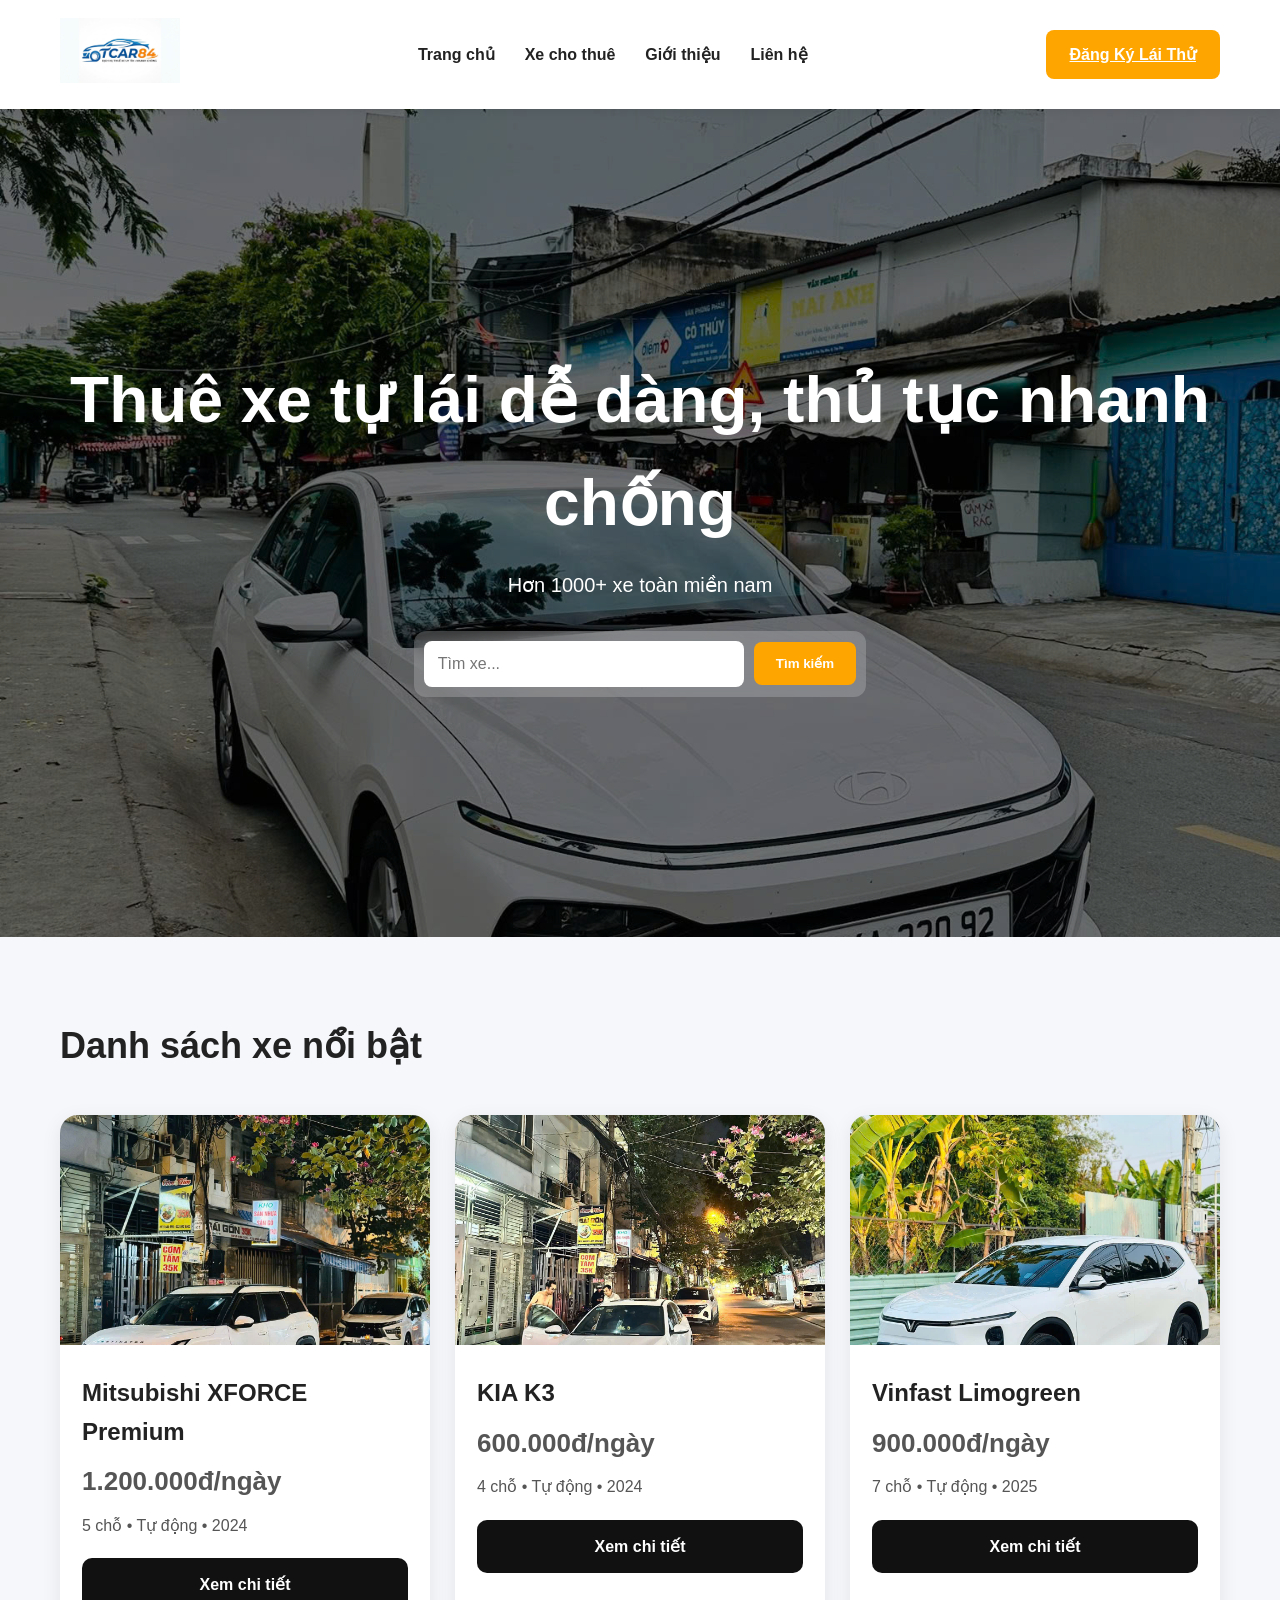
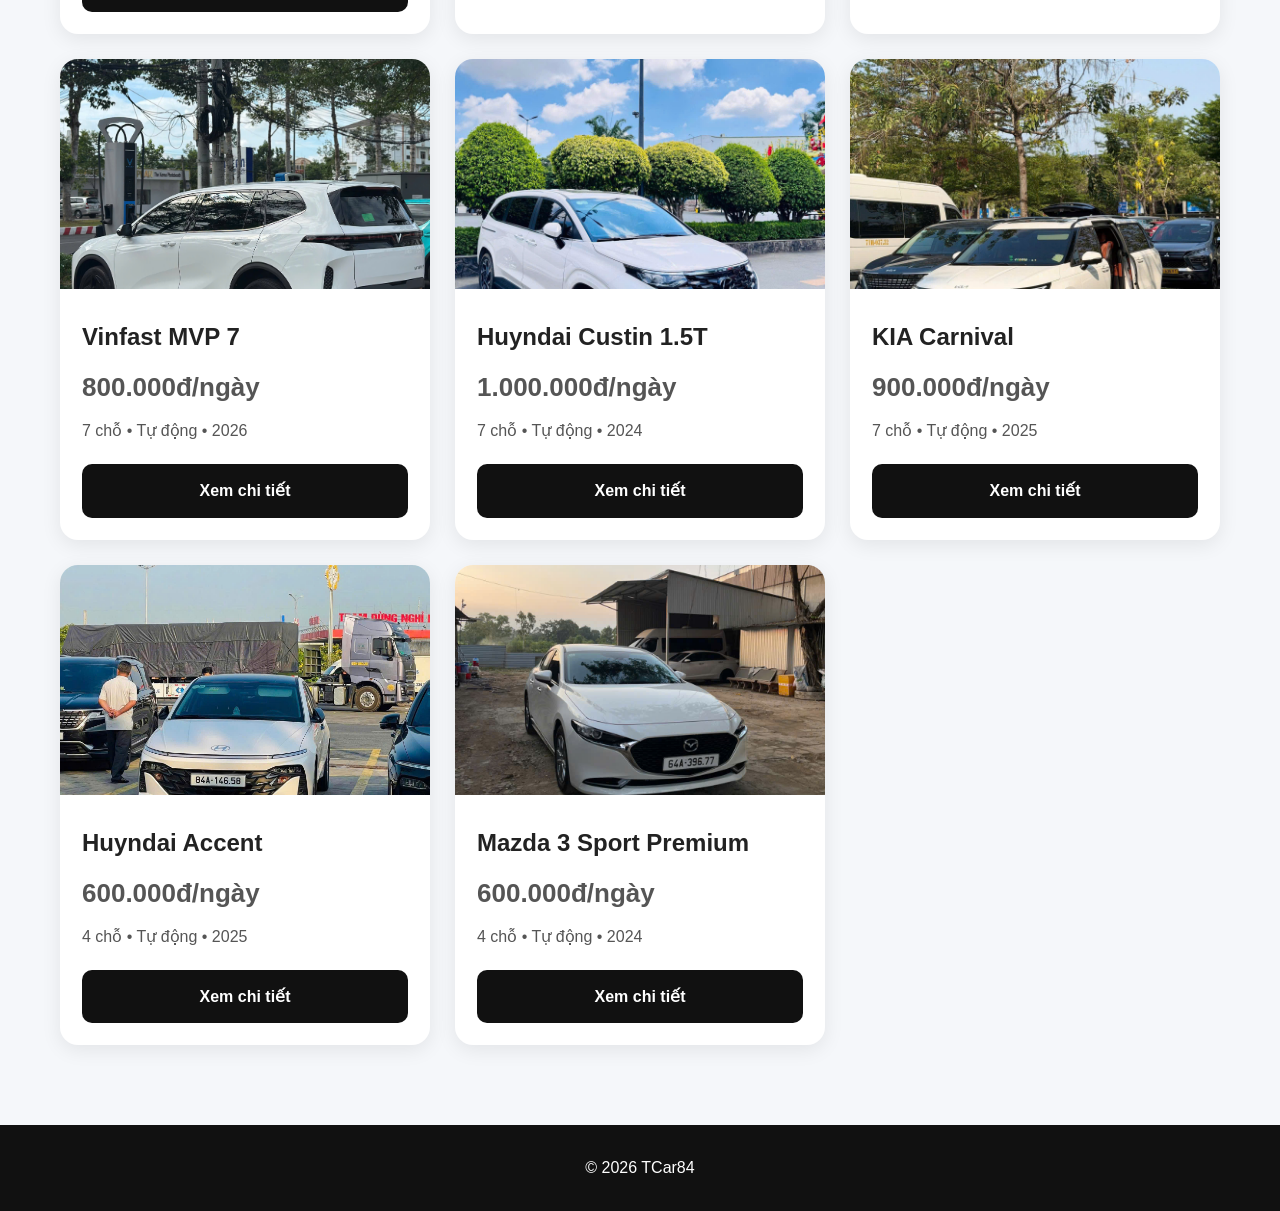
==== index.html @ 4a6b283e "update lan dau" ====
<!DOCTYPE html>
<html lang="vi">
<head>
    <meta charset="UTF-8">
    <meta name="viewport" content="width=device-width, initial-scale=1.0">
    <title>Thuê Xe Tự Lái</title>
    <script src="js/script.js"></script>
    <link rel="stylesheet" href="css/style.css">
</head>
<body>

    <!-- HEADER -->
    <header class="header">
        <div class="logo">
            <img src="assets/logo.jpg" alt="">
        </div>

        <nav class="menu">
            <a href="index.html">Trang chủ</a>
            <a href="html/san-pham.html">Xe cho thuê</a>
            <a href="html/gioi-thieu.html">Giới thiệu</a>
            <a href="html/lien-he.html">Liên hệ</a>
        </nav>

       <a href="https://docs.google.com/forms/d/e/1FAIpQLSczAtb6QQgDkDTfYHIkuWsjWZxJyh-6joXfaqeidMQ8gPKyhw/viewform?usp=publish-editor" class="btn">
    Đăng Ký Lái Thử
</a>
    </header>

    <!-- BANNER -->
    <section class="banner">
        <div class="overlay">
            <h1>Thuê xe tự lái dễ dàng, thủ tục nhanh chống</h1>
            <p>Hơn 1000+ xe toàn miền nam</p>

            <div class="search-box">
                <input id="search" type="text" placeholder="Tìm xe...">
                <button>Tìm kiếm</button>
            </div>
        </div>
    </section>

    <!-- XE NỔI BẬT -->
    <section class="cars">
        <h2>Danh sách xe nổi bật</h2>

        <div class="car-container" id="car-container">

            <!-- CARD -->
            <div class="car-card">
                <img src="assets/image/anh15.jpg" alt="">

                <div class="car-info">
                    <h3>Mitsubishi XFORCE Premium</h3>

                    <p class="price">1.200.000đ/ngày</p>

                    <p>5 chỗ • Tự động • 2024</p>

                    <a href="html/chi-tiet.html?id=18" class="detail-btn">Xem chi tiết</a>
                </div>
            </div>

            <div class="car-card">
                <img src="assets/image/anh16.jpg" alt="">

                <div class="car-info">
                    <h3>KIA K3</h3>

                    <p class="price">600.000đ/ngày</p>

                    <p>4 chỗ • Tự động • 2024</p>

                    <a href="html/chi-tiet.html?id=17" class="detail-btn">Xem chi tiết</a>

                </div>
            </div>

            <div class="car-card">
                <img src="assets/image/anh12.jpg" alt="">

                <div class="car-info">
                    <h3>Vinfast Limogreen</h3>

                    <p class="price">900.000đ/ngày</p>

                    <p>7 chỗ • Tự động • 2025</p>

                    <a href="html/chi-tiet.html?id=14" class="detail-btn">Xem chi tiết</a>
                </div>
            </div>
            
            <div class="car-card">
                <img src="assets/image/anh4.jpg" alt="">

                <div class="car-info">
                    <h3>Vinfast MVP 7</h3>

                    <p class="price">800.000đ/ngày</p>

                    <p>7 chỗ • Tự động • 2026</p>

                    <a href="html/chi-tiet.html?id=5" class="detail-btn">Xem chi tiết</a>

                </div>
            </div>
            
            <div class="car-card">
                <img src="assets/image/anh18.jpg" alt="">

                <div class="car-info">
                    <h3>Huyndai Custin 1.5T</h3>

                    <p class="price">1.000.000đ/ngày</p>

                    <p>7 chỗ • Tự động • 2024</p>

                    <a href="html/chi-tiet.html?id=6" class="detail-btn">Xem chi tiết</a>

                </div>
            </div>
            
            <div class="car-card">
                <img src="assets/image/anh1.jpg" alt="">

                <div class="car-info">
                    <h3>KIA Carnival</h3>

                    <p class="price">900.000đ/ngày</p>

                    <p>7 chỗ • Tự động • 2025</p>

                    <a href="html/chi-tiet.html?id=1" class="detail-btn">Xem chi tiết</a>

                </div>
            </div>

            <div class="car-card">
                <img src="assets/image/anh14.jpg" alt="">

                <div class="car-info">
                    <h3>Huyndai Accent</h3>

                    <p class="price">600.000đ/ngày</p>

                    <p>4 chỗ • Tự động • 2025</p>

                    <a href="html/chi-tiet.html?id=15" class="detail-btn">Xem chi tiết</a>

                </div>
            </div>

            <div class="car-card">
                <img src="assets/image/anh2.jpg" alt="">

                <div class="car-info">
                    <h3>Mazda 3 Sport Premium</h3>

                    <p class="price">600.000đ/ngày</p>

                    <p>4 chỗ • Tự động • 2024</p>

                    <a href="html/chi-tiet.html?id=2" class="detail-btn">Xem chi tiết</a>

                </div>
            </div>

        </div>
    </section>

    <!-- FOOTER -->
    <footer class="footer">
        <p>© 2026 TCar84</p>
    </footer>

    <script src="js/script.js"></script>
</body>
</html>
---- css/style.css ----
/* =========================
   RESET
========================= */

*{
    margin: 0;
    padding: 0;
    box-sizing: border-box;
}

html{
    scroll-behavior: smooth;
}

body{
    font-family: Arial, Helvetica, sans-serif;
    background: #f5f7fa;
    color: #222;
    line-height: 1.6;
}

/* =========================
   CONTAINER
========================= */

.container{
    width: 90%;
    max-width: 1300px;
    margin: auto;
}

/* =========================
   HEADER
========================= */

.header{
    width: 100%;

    display: flex;
    justify-content: space-between;
    align-items: center;

    padding: 18px 60px;

    background: white;

    position: sticky;
    top: 0;
    z-index: 1000;

    box-shadow: 0 2px 10px rgba(0,0,0,0.08);
}

.logo img{
    width: 120px;
}

/* MENU */

.menu{
    display: flex;
    align-items: center;
    gap: 30px;
}

.menu a{
    text-decoration: none;
    color: #222;
    font-weight: 600;
    position: relative;
    transition: 0.3s;
}

.menu a:hover{
    color: orange;
}

.menu a::after{
    content: "";

    width: 0;
    height: 2px;

    background: orange;

    position: absolute;
    left: 0;
    bottom: -5px;

    transition: 0.3s;
}

.menu a:hover::after{
    width: 100%;
}

/* BUTTON */

.btn{
    padding: 12px 24px;

    border: none;
    border-radius: 8px;

    background: orange;
    color: white;

    font-weight: bold;

    cursor: pointer;

    transition: 0.3s;
}

.btn:hover{
    background: #ff8800;
    transform: translateY(-2px);
}

/* =========================
   BANNER
========================= */

.banner{
    height: 92vh;

    background-image: url('../assets/image/anh9.jpg');
    background-size: cover;
    background-position: center;

    position: relative;
}

.overlay{
    width: 100%;
    height: 100%;

    background: rgba(0,0,0,0.55);

    display: flex;
    flex-direction: column;
    justify-content: center;
    align-items: center;

    text-align: center;
    color: white;

    padding: 20px;
}

.overlay h1{
    font-size: 64px;
    margin-bottom: 15px;
}

.overlay p{
    font-size: 20px;
    margin-bottom: 30px;
}

/* SEARCH */

.search-box{
    display: flex;
    align-items: center;

    background: rgba(255,255,255,0.2);

    backdrop-filter: blur(10px);

    padding: 10px;

    border-radius: 12px;
}

.search-box input{
    width: 320px;

    padding: 14px;

    border: none;
    outline: none;

    border-radius: 8px;

    font-size: 16px;
}

.search-box button{
    margin-left: 10px;

    padding: 14px 22px;

    border: none;
    border-radius: 8px;

    background: orange;
    color: white;

    font-weight: bold;

    cursor: pointer;

    transition: 0.3s;
}

.search-box button:hover{
    background: #ff8800;
}

/* =========================
   XE
========================= */

.cars{
    padding: 80px 60px;
}

.cars h2{
    font-size: 36px;
    margin-bottom: 40px;
}

/* GRID */

.car-container{
    display: grid;

    grid-template-columns: repeat(auto-fit, minmax(320px,1fr));

    gap: 25px;
}

/* CARD */

.car-card{
    background: white;

    border-radius: 18px;

    overflow: hidden;

    position: relative;

    transition: 0.35s;

    box-shadow: 0 5px 20px rgba(0,0,0,0.08);
}

.car-card:hover{
    transform: translateY(-10px);

    box-shadow: 0 15px 30px rgba(0,0,0,0.12);
}

/* IMAGE */

.car-card img{
    width: 100%;
    height: 230px;

    object-fit: cover;

    transition: 0.4s;
}

.car-card:hover img{
    transform: scale(1.05);
}

/* INFO */

.car-info{
    padding: 22px;
}

.car-info h3{
    font-size: 24px;
    margin-bottom: 10px;
}

/* PRICE */

.price{
    color: orange;

    font-size: 26px;
    font-weight: bold;

    margin-bottom: 10px;
}

/* DETAIL */

.car-info p{
    color: #555;
}

/* BTN DETAIL */

.detail-btn{
    display: block;

    text-align: center;

    margin-top: 20px;

    padding: 14px;

    border-radius: 10px;

    background: #111;
    color: white;

    text-decoration: none;
    font-weight: bold;

    transition: 0.3s;
}

.detail-btn:hover{
    background: orange;
}

/* =========================
   BADGE
========================= */

.badge{
    position: absolute;
    top: 15px;
    left: 15px;

    background: red;
    color: white;

    padding: 6px 12px;

    border-radius: 30px;

    font-size: 13px;
    font-weight: bold;
}

/* =========================
   DETAIL PAGE
========================= */

.detail{
    display: flex;
    gap: 50px;

    padding: 80px 60px;

    align-items: center;
}

/* IMAGE */

.detail-image{
    flex: 1;
}

.detail-image img{
    width: 100%;

    border-radius: 20px;

    box-shadow: 0 10px 30px rgba(0,0,0,0.15);
}

/* INFO */

.detail-info{
    flex: 1;
}

.detail-info h1{
    font-size: 50px;
    margin-bottom: 20px;
}

.detail-info p{
    margin-bottom: 15px;
    color: #555;
}

/* LIST */

.detail-info ul{
    margin: 25px 0;
    list-style: none;
}

.detail-info li{
    margin-bottom: 12px;

    background: #fff;

    padding: 14px;

    border-radius: 10px;

    box-shadow: 0 2px 10px rgba(0,0,0,0.05);
}

/* BUTTON */

.detail-info button{
    padding: 15px 28px;

    border: none;
    border-radius: 10px;

    background: orange;
    color: white;

    font-size: 16px;
    font-weight: bold;

    cursor: pointer;

    transition: 0.3s;
}

.detail-info button:hover{
    background: #ff8800;
    transform: translateY(-2px);
}

/* =========================
   ABOUT
========================= */

.about{
    padding: 100px 60px;
    text-align: center;
}

.about h1{
    font-size: 50px;
    margin-bottom: 20px;
}

/* =========================
   CONTACT
========================= */

.contact{
    padding: 80px 60px;
}

.contact h1{
    margin-bottom: 30px;
    font-size: 42px;
}

.contact form{
    max-width: 600px;
}

.contact input,
.contact textarea{
    width: 100%;

    padding: 15px;

    margin-bottom: 20px;

    border: 1px solid #ddd;
    border-radius: 10px;

    outline: none;
}

.contact textarea{
    height: 180px;
    resize: none;
}

.contact button{
    padding: 14px 25px;

    border: none;
    border-radius: 10px;

    background: orange;
    color: white;

    font-weight: bold;

    cursor: pointer;
}

/* =========================
   FOOTER
========================= */

.footer{
    background: #111;
    color: white;

    text-align: center;

    padding: 30px;
}

/* =========================
   SCROLLBAR
========================= */

::-webkit-scrollbar{
    width: 10px;
}

::-webkit-scrollbar-thumb{
    background: orange;
    border-radius: 20px;
}

/* =========================
   RESPONSIVE
========================= */

@media(max-width: 992px){

    .detail{
        flex-direction: column;
    }

    .overlay h1{
        font-size: 48px;
    }

}

@media(max-width: 768px){

    .header{
        flex-direction: column;
        padding: 20px;
    }

    .menu{
        margin: 20px 0;
        flex-wrap: wrap;
        justify-content: center;
    }

    .overlay h1{
        font-size: 36px;
    }

    .overlay p{
        font-size: 16px;
    }

    .search-box{
        flex-direction: column;
        width: 100%;
    }

    .search-box input{
        width: 100%;
    }

    .search-box button{
        width: 100%;
        margin: 10px 0 0;
    }

    .cars{
        padding: 60px 20px;
    }

    .detail{
        padding: 50px 20px;
    }

    .detail-info h1{
        font-size: 36px;
    }

}

@media(max-width: 480px){

    .overlay h1{
        font-size: 28px;
    }

    .cars h2{
        font-size: 28px;
    }

    .car-info h3{
        font-size: 20px;
    }

    .price{
        font-size: 22px;
    }

}

/* =========================
   PRODUCT TOP
========================= */

.product-top{
    margin-bottom: 35px;
}

.product-top input{
    width: 350px;

    padding: 14px 18px;

    border: 1px solid #ddd;
    border-radius: 12px;

    outline: none;

    font-size: 16px;

    transition: 0.3s;
}

.product-top input:focus{
    border-color: orange;

    box-shadow: 0 0 10px rgba(255,165,0,0.3);
}
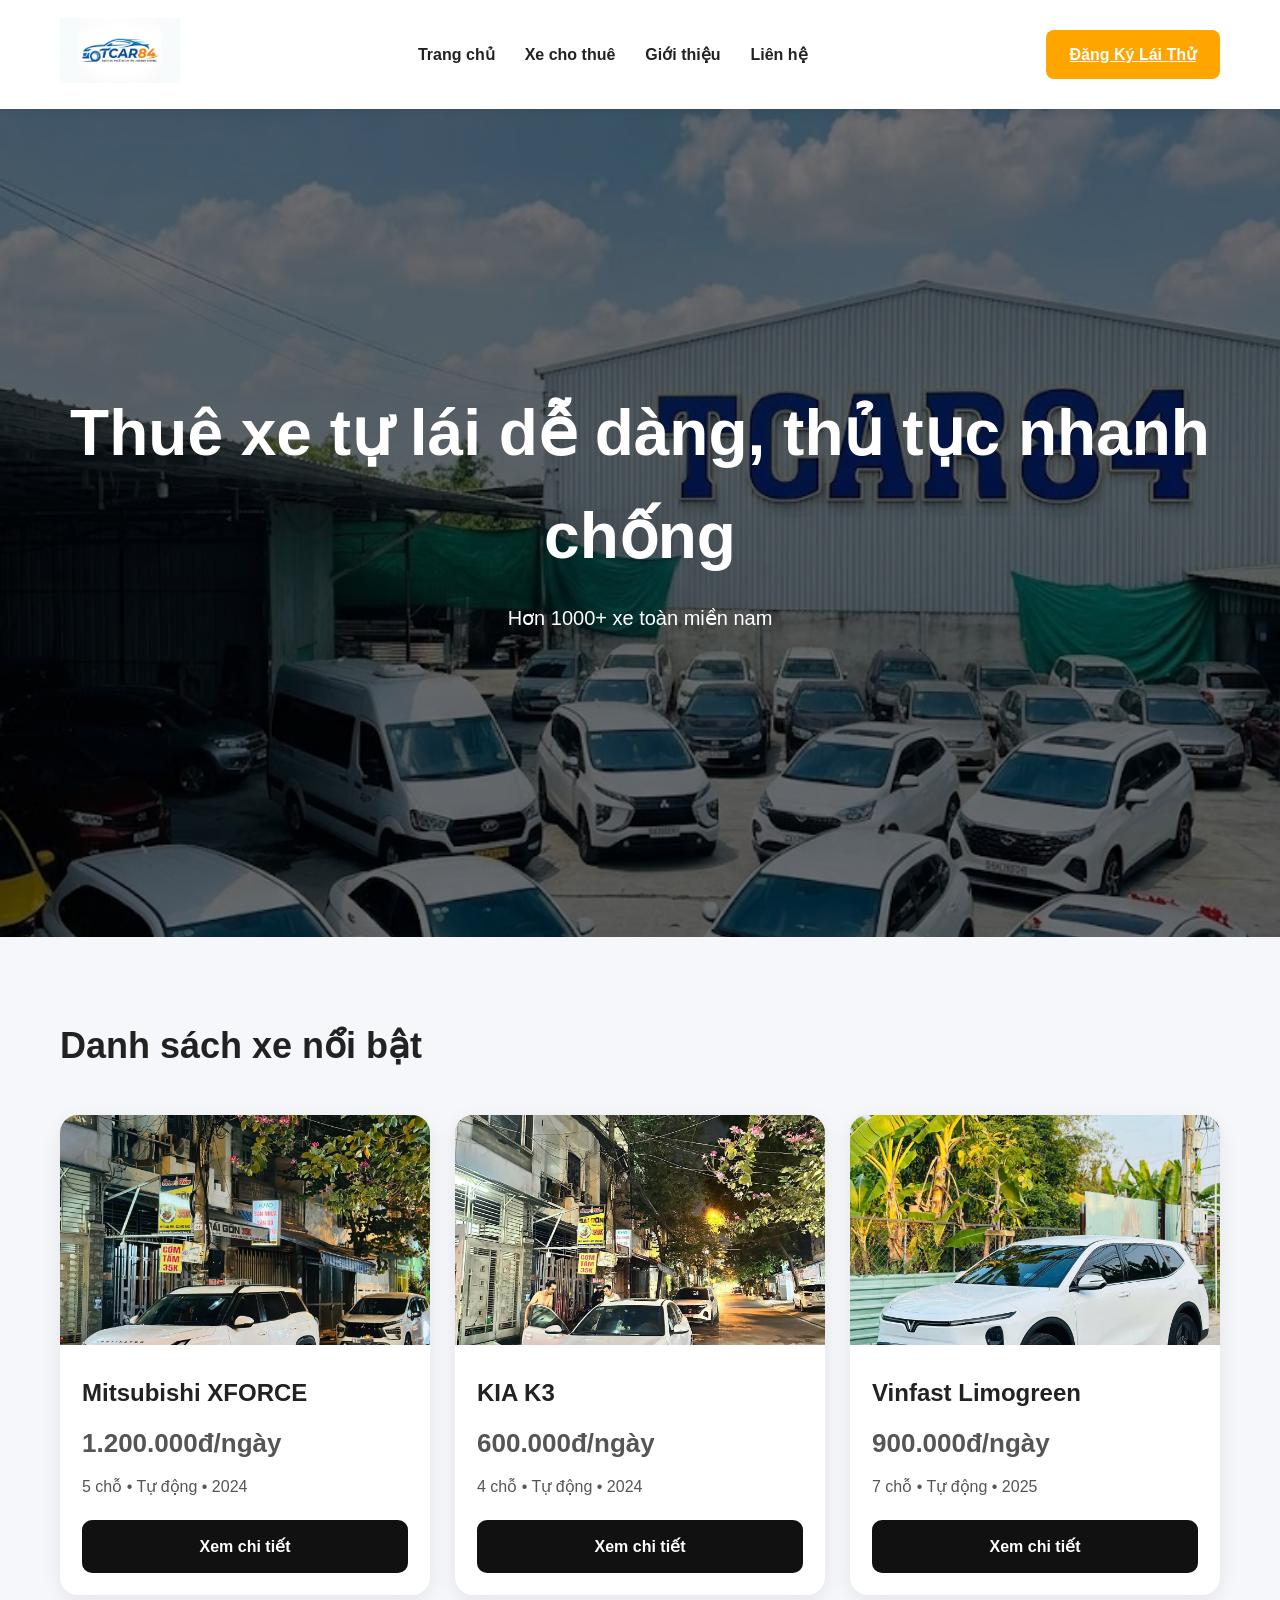
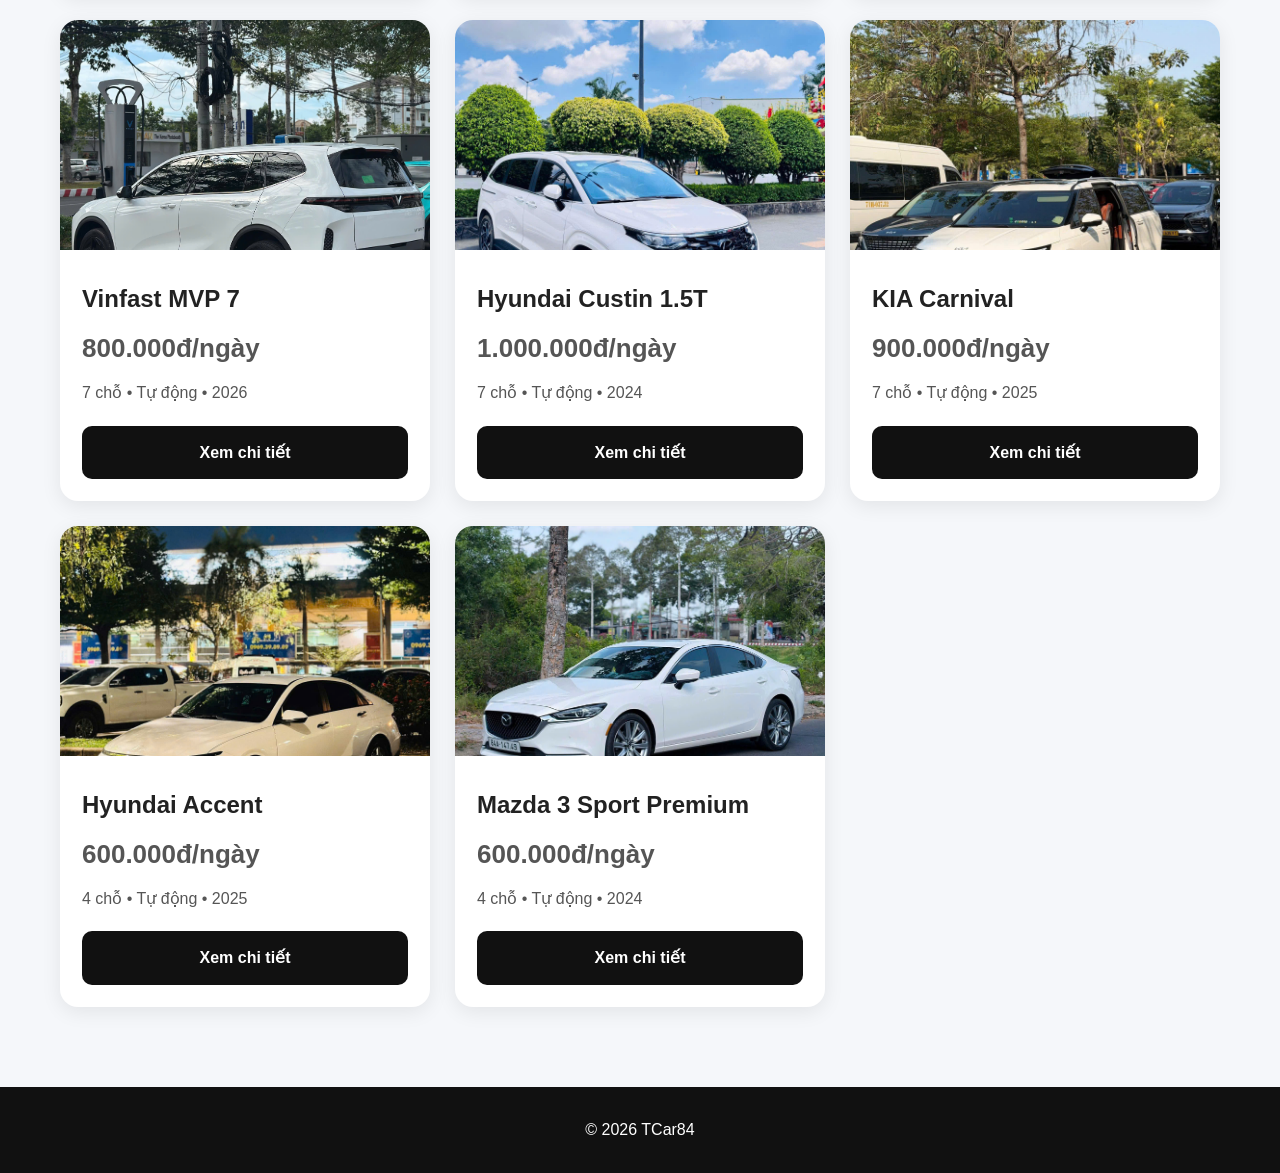
==== commit 1f517ac9: "New update" ====
--- a/index.html
+++ b/index.html
@@ -32,11 +32,6 @@
         <div class="overlay">
             <h1>Thuê xe tự lái dễ dàng, thủ tục nhanh chống</h1>
             <p>Hơn 1000+ xe toàn miền nam</p>
-
-            <div class="search-box">
-                <input id="search" type="text" placeholder="Tìm xe...">
-                <button>Tìm kiếm</button>
-            </div>
         </div>
     </section>
 
@@ -48,21 +43,21 @@
 
             <!-- CARD -->
             <div class="car-card">
-                <img src="assets/image/anh15.jpg" alt="">
+                <img src="assets/image/mitsu/1.jpg" alt="">
 
                 <div class="car-info">
-                    <h3>Mitsubishi XFORCE Premium</h3>
+                    <h3>Mitsubishi XFORCE</h3>
 
                     <p class="price">1.200.000đ/ngày</p>
 
                     <p>5 chỗ • Tự động • 2024</p>
 
-                    <a href="html/chi-tiet.html?id=18" class="detail-btn">Xem chi tiết</a>
+                    <a href="html/chi-tiet.html?id=8&from=index" class="detail-btn">Xem chi tiết</a>
                 </div>
             </div>
 
             <div class="car-card">
-                <img src="assets/image/anh16.jpg" alt="">
+                <img src="assets/image/kiak3/1.jpg" alt="">
 
                 <div class="car-info">
                     <h3>KIA K3</h3>
@@ -71,13 +66,13 @@
 
                     <p>4 chỗ • Tự động • 2024</p>
 
-                    <a href="html/chi-tiet.html?id=17" class="detail-btn">Xem chi tiết</a>
+                    <a href="html/chi-tiet.html?id=7&from=index" class="detail-btn">Xem chi tiết</a>
 
                 </div>
             </div>
 
             <div class="car-card">
-                <img src="assets/image/anh12.jpg" alt="">
+                <img src="assets/image/limogreen/1.jpg" alt="">
 
                 <div class="car-info">
                     <h3>Vinfast Limogreen</h3>
@@ -86,12 +81,12 @@
 
                     <p>7 chỗ • Tự động • 2025</p>
 
-                    <a href="html/chi-tiet.html?id=14" class="detail-btn">Xem chi tiết</a>
+                    <a href="html/chi-tiet.html?id=10&from=index" class="detail-btn">Xem chi tiết</a>
                 </div>
             </div>
             
             <div class="car-card">
-                <img src="assets/image/anh4.jpg" alt="">
+                <img src="assets/image/mvp7/1.jpg" alt="">
 
                 <div class="car-info">
                     <h3>Vinfast MVP 7</h3>
@@ -100,28 +95,28 @@
 
                     <p>7 chỗ • Tự động • 2026</p>
 
-                    <a href="html/chi-tiet.html?id=5" class="detail-btn">Xem chi tiết</a>
+                    <a href="html/chi-tiet.html?id=5&from=index" class="detail-btn">Xem chi tiết</a>
 
                 </div>
             </div>
             
             <div class="car-card">
-                <img src="assets/image/anh18.jpg" alt="">
+                <img src="assets/image/custin/1.jpg" alt="">
 
                 <div class="car-info">
-                    <h3>Huyndai Custin 1.5T</h3>
+                    <h3>Hyundai Custin 1.5T</h3>
 
                     <p class="price">1.000.000đ/ngày</p>
 
                     <p>7 chỗ • Tự động • 2024</p>
 
-                    <a href="html/chi-tiet.html?id=6" class="detail-btn">Xem chi tiết</a>
+                    <a href="html/chi-tiet.html?id=4&from=index" class="detail-btn">Xem chi tiết</a>
 
                 </div>
             </div>
             
             <div class="car-card">
-                <img src="assets/image/anh1.jpg" alt="">
+                <img src="assets/image/carnival/1.jpg" alt="">
 
                 <div class="car-info">
                     <h3>KIA Carnival</h3>
@@ -130,28 +125,28 @@
 
                     <p>7 chỗ • Tự động • 2025</p>
 
-                    <a href="html/chi-tiet.html?id=1" class="detail-btn">Xem chi tiết</a>
+                    <a href="html/chi-tiet.html?id=1&from=index" class="detail-btn">Xem chi tiết</a>
 
                 </div>
             </div>
 
             <div class="car-card">
-                <img src="assets/image/anh14.jpg" alt="">
+                <img src="assets/image/accent/1.jpg" alt="">
 
                 <div class="car-info">
-                    <h3>Huyndai Accent</h3>
+                    <h3>Hyundai Accent</h3>
 
                     <p class="price">600.000đ/ngày</p>
 
                     <p>4 chỗ • Tự động • 2025</p>
 
-                    <a href="html/chi-tiet.html?id=15" class="detail-btn">Xem chi tiết</a>
+                    <a href="html/chi-tiet.html?id=3&from=index" class="detail-btn">Xem chi tiết</a>
 
                 </div>
             </div>
 
             <div class="car-card">
-                <img src="assets/image/anh2.jpg" alt="">
+                <img src="assets/image/mazda3/1.jpg" alt="">
 
                 <div class="car-info">
                     <h3>Mazda 3 Sport Premium</h3>
@@ -160,7 +155,7 @@
 
                     <p>4 chỗ • Tự động • 2024</p>
 
-                    <a href="html/chi-tiet.html?id=2" class="detail-btn">Xem chi tiết</a>
+                    <a href="html/chi-tiet.html?id=2&from=index" class="detail-btn">Xem chi tiết</a>
 
                 </div>
             </div>
--- a/css/style.css
+++ b/css/style.css
@@ -124,7 +124,7 @@
 .banner{
     height: 92vh;
 
-    background-image: url('../assets/image/anh9.jpg');
+    background-image: url('../assets/image/nen.jpg');
     background-size: cover;
     background-position: center;
 
